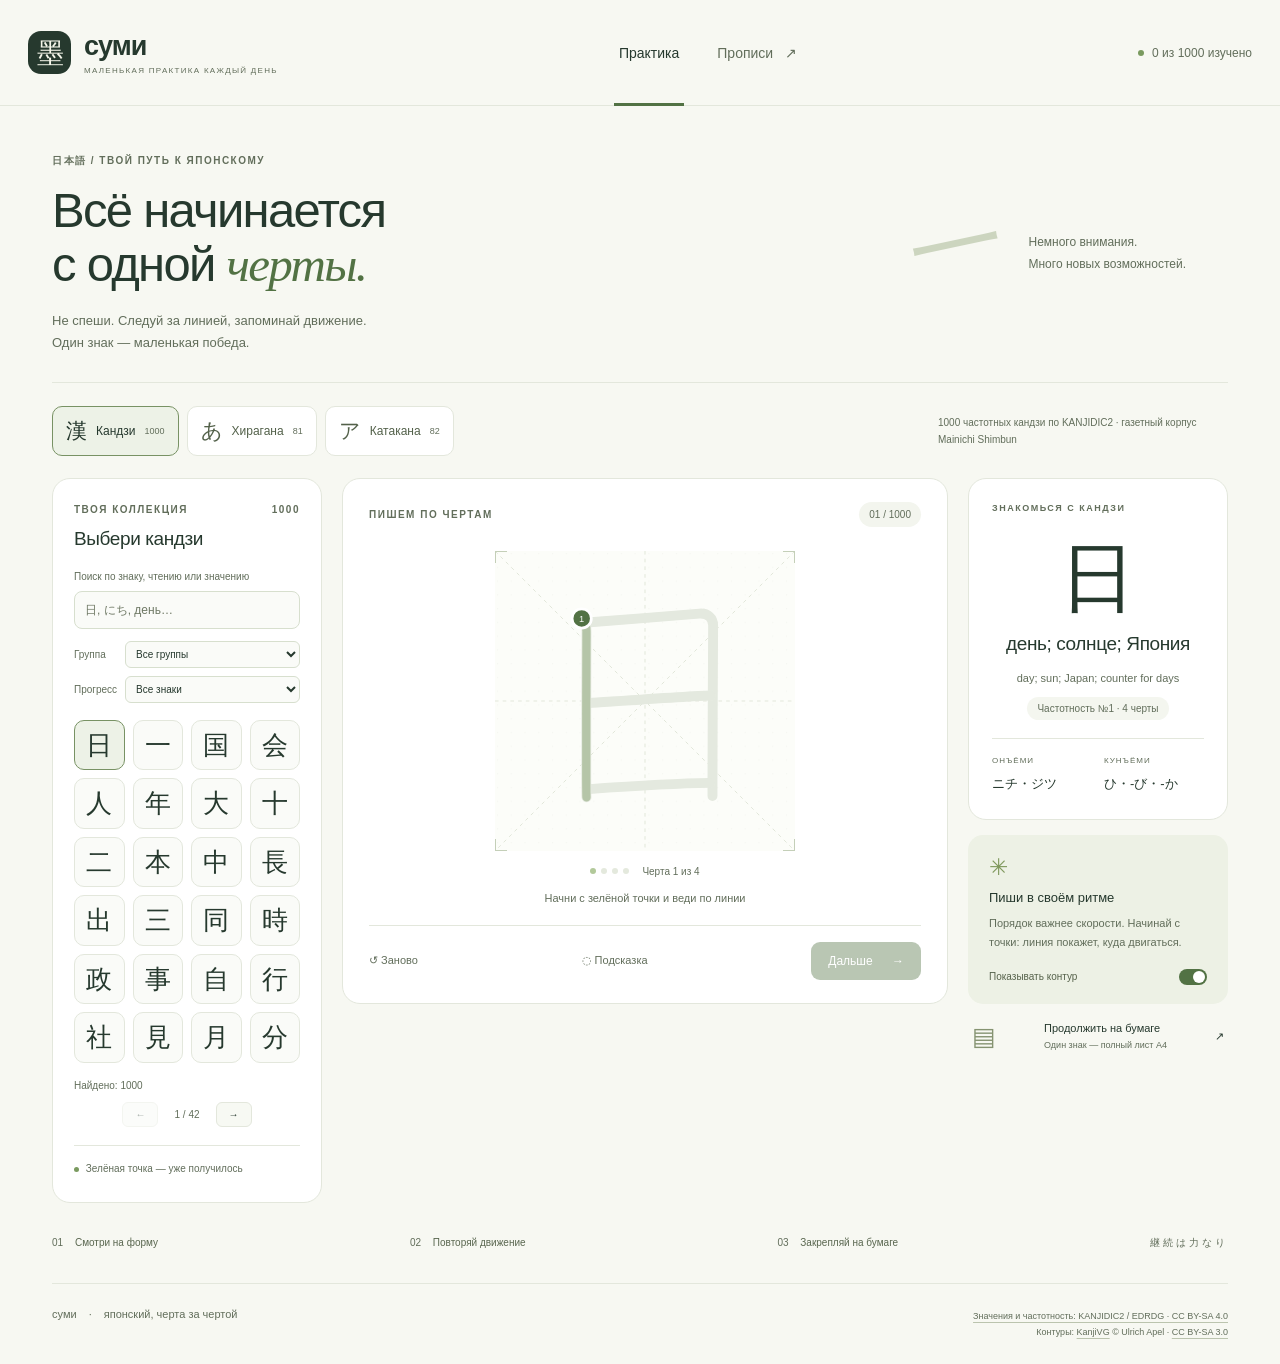
==== index.html @ 4ad26474 "Publish Sumi Japanese handwriting and kana practice" ====
<!doctype html>
<html lang="ru"><head><meta charset="utf-8"><meta name="viewport" content="width=device-width,initial-scale=1"><meta name="theme-color" content="#f7f8f2"><title>Суми · кандзи, хирагана и катакана</title><meta name="description" content="Пиши японские кандзи по чертам и скачивай прописи для печати."><link rel="stylesheet" href="style.css"><script src="data/kanji.js" defer></script><script src="data/kana.js" defer></script><script src="worksheets.js" defer></script><script src="audio.js" defer></script><script src="app.js" defer></script></head>
<body><header class="header"><a href="#" id="brandHome" class="brand" aria-label="Суми — главная"><span class="brand-mark">墨</span><span>суми<span class="brand-sub">МАЛЕНЬКАЯ ПРАКТИКА КАЖДЫЙ ДЕНЬ</span></span></a><nav aria-label="Режим"><button class="nav-button active" id="practiceTab" aria-pressed="true">Практика</button><button class="nav-button" id="sheetsTab" aria-pressed="false">Прописи <span class="tiny">↗</span></button></nav><div class="daily"><span class="daily-dot"></span><span id="dailyProgress">0 из 20 изучено</span></div></header>
<main><section class="intro"><div><div class="eyebrow">日本語 / ТВОЙ ПУТЬ К ЯПОНСКОМУ</div><h1>Всё начинается<br>с одной <em>черты.</em></h1><p>Не спеши. Следуй за линией, запоминай движение.<br>Один знак — маленькая победа.</p></div><div class="intro-note"><span class="note-symbol">一</span><span>Немного внимания.<br>Много новых возможностей.</span></div></section>
<section class="script-bar" aria-label="Разделы японского письма"><div class="script-tabs" role="group" aria-label="Азбука"><button class="script-button active" data-script="kanji" aria-pressed="true"><span lang="ja">漢</span> Кандзи <small>1000</small></button><button class="script-button" data-script="hiragana" aria-pressed="false"><span lang="ja">あ</span> Хирагана <small>81</small></button><button class="script-button" data-script="katakana" aria-pressed="false"><span lang="ja">ア</span> Катакана <small>82</small></button></div><p id="scriptDescription">1000 частотных кандзи по KANJIDIC2 · газетный корпус Mainichi Shimbun</p></section><section id="practicePanel" class="workspace"><aside class="library card"><div class="section-label">ТВОЯ КОЛЛЕКЦИЯ <span id="collectionCount">1000</span></div><h2 id="libraryTitle">Выбери кандзи</h2><label class="search-label" for="librarySearch">Поиск по знаку, чтению или значению</label><input id="librarySearch" class="search" type="search" placeholder="日, にち, день…" autocomplete="off"><div class="collection-controls"><label for="groupFilter">Группа</label><select id="groupFilter"></select><label for="progressFilter">Прогресс</label><select id="progressFilter"><option value="all">Все знаки</option><option value="new">Ещё не изучены</option><option value="done">Изученные</option></select></div><div id="kanjiGrid" class="kanji-grid"></div><p id="libraryResult" class="result-count" role="status"></p><div class="pagination"><button id="libraryPrev" aria-label="Предыдущая страница знаков">←</button><span id="libraryPage"></span><button id="libraryNext" aria-label="Следующая страница знаков">→</button></div><div class="library-foot"><span class="legend-dot"></span> Зелёная точка — уже получилось</div></aside>
<section class="practice card"><div class="practice-top"><span class="section-label">ПИШЕМ ПО ЧЕРТАМ</span><span id="position" class="pill">01 / 20</span></div><div class="canvas-wrap"><svg id="board" viewBox="0 0 109 109" role="img" aria-label="Поле для письма. Рисуй мышью или пальцем по подсказке."><defs><pattern id="paper" width="5" height="5" patternUnits="userSpaceOnUse"><circle cx="1" cy="1" r=".13" fill="#d8ddd2"/></pattern></defs><rect width="109" height="109" fill="url(#paper)"/><path class="guides" d="M54.5 0V109M0 54.5H109M0 0L109 109M109 0L0 109"/><g id="ghost"></g><g id="accepted"></g><g id="hint"></g><path id="ink" d=""/><g id="startMarker"></g></svg><span class="board-corner tl"></span><span class="board-corner tr"></span><span class="board-corner bl"></span><span class="board-corner br"></span></div><div class="stroke-status"><div id="strokeDots" class="stroke-dots"></div><span id="strokeCount">Черта 1 из 1</span></div><div id="feedback" class="feedback" role="status" aria-live="polite">Начни с зелёной точки и веди по линии</div><div class="practice-actions"><button id="restart" class="text-button">↺ Заново</button><button id="showHint" class="text-button">◌ Подсказка</button><button id="next" class="primary" disabled>Дальше <span>→</span></button></div></section>
<aside class="details"><div class="character-card card"><div id="detailLabel" class="section-label">ЗНАКОМЬСЯ С КАНДЗИ</div><div id="bigChar" class="big-char" lang="ja">一</div><h2 id="meaning">один</h2><p id="meaningEn" class="meaning-en" lang="en"></p><span id="groupTag" class="tag">Числа · 1 черта</span><dl><div><dt id="onLabel">ОНЪЁМИ</dt><dd id="onReading" lang="ja"></dd></div><div><dt id="kunLabel">КУНЪЁМИ</dt><dd id="kunReading" lang="ja"></dd></div></dl><div id="audioCard" class="audio-card" hidden><button id="listen" class="listen-button">▶ Прослушать</button><label for="voiceChoice">Японский голос</label><select id="voiceChoice" aria-label="Японский голос"><option value="">Автоматически</option></select><label for="speechRate">Темп</label><select id="speechRate"><option value="0.7">Медленно</option><option value="0.9" selected>Обычно</option></select><p id="audioNote"></p><p id="voiceStatus" role="status"></p></div></div><div class="tip-card"><span class="tip-icon">✳</span><h3>Пиши в своём ритме</h3><p>Порядок важнее скорости. Начинай с точки: линия покажет, куда двигаться.</p><label class="toggle-row"><span>Показывать контур</span><input id="outline" type="checkbox" checked><span class="switch"></span></label></div><button id="currentSheet" class="sheet-link"><span class="sheet-icon">▤</span><span>Продолжить на бумаге<small>Один знак — полный лист A4</small></span><span>↗</span></button></aside></section><section id="listeningPanel" class="listening-panel card" hidden><div><div class="section-label">ТРЕНИРУЕМ СЛУХ</div><h2>Какой знак звучит?</h2><p>Прослушай слог и выбери знак. Здесь тренируются 46 основных знаков выбранной азбуки.</p></div><div class="listening-game"><button id="quizPlay" class="primary">▶ Слушать слог</button><div id="quizChoices" class="quiz-choices"></div><p id="quizFeedback" role="status" aria-live="polite"></p><button id="quizNext" class="text-button">Другой слог →</button></div></section>
<section id="sheetsPanel" class="sheets-panel card" hidden><div class="sheets-heading"><div><div class="section-label">ОТ ЭКРАНА К БУМАГЕ</div><h2>Твои страницы прописей</h2><p>Выбери знаки: каждый получит отдельную полную страницу A4 с 72 клетками. Один знак — один лист, три знака — три листа.</p></div><span class="paper-badge">A4<br><small>210 × 297 мм</small></span></div><div class="sheet-toolbar"><label for="sheetSearch" class="search-label">Найти знак для прописей</label><input id="sheetSearch" class="search" type="search" placeholder="Знак, чтение или значение…"><button id="sheetSelectVisible" class="text-button">Выбрать эту страницу</button><button id="sheetClear" class="text-button">Убрать выбор</button></div><div id="selectedSheetChips" class="selected-chips" aria-label="Выбранные знаки"></div><div id="sheetChoices" class="sheet-choices"></div><div class="pagination sheet-pagination"><button id="sheetPrev" aria-label="Предыдущая страница выбора">←</button><span id="sheetPage"></span><button id="sheetNext" aria-label="Следующая страница выбора">→</button></div><div class="sheet-bottom"><span id="sheetCount">Выбран 1 знак · 1 страница A4</span><button id="downloadSheet" class="primary">↓ Скачать прописи</button></div><p class="download-note">Скачается самостоятельный HTML-файл. Открой его и нажми «Печать / PDF»: можно распечатать страницы или выбрать «Сохранить как PDF».</p></section>
<section class="bottom-note"><span>01 <b>Смотри на форму</b></span><span>02 <b>Повторяй движение</b></span><span>03 <b>Закрепляй на бумаге</b></span><span class="bottom-jp" lang="ja">継続は力なり</span></section></main><footer><span class="footer-brand">суми <span>·</span> японский, черта за чертой</span><span><a href="https://www.edrdg.org/wiki/KANJIDIC_Project.html" target="_blank">Значения и частотность: KANJIDIC2 / EDRDG · CC BY-SA 4.0</a><br>Контуры: <a href="https://github.com/KanjiVG/kanjivg" target="_blank" rel="noopener">KanjiVG</a> © Ulrich Apel · <a href="https://creativecommons.org/licenses/by-sa/3.0/" target="_blank" rel="noopener">CC BY-SA 3.0</a></span></footer><noscript>Для тренажёра включи JavaScript в браузере.</noscript></body></html>
---- style.css ----
:root{--bg:#f7f8f2;--paper:#fff;--ink:#26392e;--muted:#626e5b;--green:#527244;--light:#edf2e7;--line:#e3e7dc;--accent:#dcf0b4}*{box-sizing:border-box}body{margin:0;background:var(--bg);color:var(--ink);font-family:Arial,Helvetica,sans-serif;font-size:14px}button,a,input{-webkit-tap-highlight-color:transparent}button{font:inherit;cursor:pointer}button:disabled{cursor:default;opacity:.4}button:focus-visible,a:focus-visible,input:focus-visible{outline:3px solid #9cb874;outline-offset:4px}a{color:inherit}button{transition:background .15s,transform .15s}button:not(:disabled):active{transform:translateY(1px)}[hidden]{display:none!important}.header{max-width:1344px;margin:auto;height:106px;display:flex;align-items:center;justify-content:space-between;border-bottom:1px solid var(--line);gap:20px;padding:0 28px}.brand{text-decoration:none;display:flex;align-items:center;gap:13px;font-size:27px;font-weight:700;letter-spacing:-1px}.brand-mark{display:grid;place-items:center;background:var(--ink);color:#f5f6ea;border-radius:13px;width:43px;height:43px;font-family:serif;font-size:27px;font-weight:400}.brand-sub{display:block;font-size:8px;letter-spacing:1.3px;font-weight:400;margin-top:4px;color:var(--muted)}nav{display:flex;gap:28px;height:100%;align-items:center}.nav-button{position:relative;background:none;border:0;color:var(--muted);height:100%;padding:0 5px}.nav-button.active{color:var(--ink)}.nav-button.active:after{content:'';position:absolute;bottom:-1px;left:0;right:0;height:3px;background:var(--green)}.tiny{margin-left:8px}.daily{display:flex;gap:8px;align-items:center;font-size:12px;color:var(--muted)}.daily-dot,.legend-dot{display:inline-block;width:6px;height:6px;border-radius:50%;background:#7a9a5f}main{max-width:1232px;margin:auto;padding:0 28px}.intro{display:flex;align-items:center;justify-content:space-between;padding:48px 0 35px}.eyebrow,.section-label{font-size:10px;font-weight:600;letter-spacing:1.5px;color:var(--muted)}.eyebrow{margin-bottom:16px}h1{font-size:49px;font-weight:400;line-height:1.1;letter-spacing:-1.7px;margin:0}h1 em{font-family:Georgia,serif;color:var(--green);font-weight:400}p{line-height:1.7;color:var(--muted)}.intro p{font-size:13px;margin:18px 0 0}.intro-note{display:flex;align-items:center;gap:23px;margin-right:42px;color:var(--muted);font-size:12px;line-height:1.8}.note-symbol{font-family:serif;font-size:95px;line-height:1;color:#ccd5bf;transform:rotate(-12deg);padding-bottom:10px}.workspace{display:grid;grid-template-columns:270px minmax(320px,1fr) 260px;gap:20px;align-items:start}.card{border:1px solid var(--line);border-radius:18px;background:var(--paper)}.library{padding:25px 21px;min-height:510px}.section-label{display:flex;justify-content:space-between}h2{font-size:19px;letter-spacing:-.4px;font-weight:500;margin:13px 0 19px}.filters{display:flex;gap:6px;flex-wrap:wrap;margin-bottom:22px}.filter{border:0;background:#f5f6f1;color:#65715f;border-radius:6px;font-size:10px;padding:8px 9px}.filter.active{background:var(--ink);color:white}.kanji-grid{display:grid;grid-template-columns:repeat(4,1fr);gap:8px}.kanji-button{border:1px solid var(--line);border-radius:10px;aspect-ratio:1;background:#fafbf8;font-family:serif;font-size:26px;color:var(--ink);position:relative}.kanji-button:hover{background:var(--light)}.kanji-button.selected{background:var(--light);border:1.5px solid #789264}.kanji-button.done:after{content:'';position:absolute;bottom:5px;right:5px;width:5px;height:5px;border-radius:50%;background:var(--green)}.library-foot{font-size:10px;color:var(--muted);border-top:1px solid var(--line);padding-top:20px;margin-top:23px;line-height:1.7}.legend-dot{width:5px;height:5px;margin-right:4px}.practice{padding:23px 26px;min-height:510px}.practice-top{display:flex;justify-content:space-between;align-items:center}.pill{font-size:10px;background:#f3f5ee;padding:7px 10px;border-radius:20px;color:var(--muted)}.canvas-wrap{width:min(100%,300px);aspect-ratio:1;position:relative;margin:24px auto 15px;background:#fcfdf9}#board{display:block;width:100%;height:100%;touch-action:none;user-select:none;cursor:crosshair}.guides{stroke:#dce2d4;stroke-width:.3;stroke-dasharray:1.3 1.5}#ghost path{stroke:#e4e9df;stroke-width:3.6;fill:none;stroke-linecap:round;stroke-linejoin:round}#accepted path{stroke:var(--ink);stroke-width:3.4;fill:none;stroke-linecap:round;stroke-linejoin:round}#hint path{stroke:#9db38a;stroke-width:3;fill:none;stroke-linecap:round;stroke-linejoin:round;opacity:.65}#ink{stroke:#527244;stroke-width:3;fill:none;stroke-linecap:round;stroke-linejoin:round}.start-dot{fill:#527244;stroke:white;stroke-width:1}.start-number{font:3.4px Arial;fill:white;pointer-events:none}.board-corner{position:absolute;width:12px;height:12px;border-color:#c4cfb8;border-style:solid;pointer-events:none}.tl{top:0;left:0;border-width:1px 0 0 1px}.tr{top:0;right:0;border-width:1px 1px 0 0}.bl{bottom:0;left:0;border-width:0 0 1px 1px}.br{bottom:0;right:0;border-width:0 1px 1px 0}.stroke-status{display:flex;gap:13px;align-items:center;justify-content:center;font-size:10px;color:var(--muted)}.stroke-dots{display:flex;gap:5px}.stroke-dot{width:6px;height:6px;border-radius:50%;background:#e4e9dd}.stroke-dot.complete{background:#668653}.stroke-dot.current{background:#b2c99a}.feedback{font-size:11px;text-align:center;min-height:37px;padding-top:13px;color:var(--muted);line-height:1.5}.feedback.error{color:#ab5a43}.feedback.success{color:#527244}.practice-actions{display:flex;align-items:center;justify-content:space-between;gap:10px;border-top:1px solid var(--line);margin-top:11px;padding-top:16px}.text-button{background:none;border:0;color:#626e5b;font-size:11px;padding:9px 0}.primary{background:var(--green);color:white;border:0;border-radius:9px;padding:12px 17px;font-size:12px}.primary:hover:not(:disabled){background:#3d5b31}.primary span{margin-left:16px}.character-card{padding:24px 23px;text-align:center}.character-card .section-label{font-size:9px}.big-char{font-family:serif;font-size:76px;line-height:1.2;margin:20px 0 5px}.character-card h2{font-size:19px;margin:7px 0 12px}.tag{font-size:10px;color:var(--muted);background:#f4f6ef;padding:6px 10px;border-radius:20px}dl{display:flex;justify-content:space-around;text-align:left;border-top:1px solid var(--line);padding-top:17px;margin:23px 0 0;gap:12px}dt{font-size:8px;letter-spacing:1px;color:var(--muted);margin-bottom:8px}dd{margin:0;font-size:13px}.tip-card{background:#edf1e5;border-radius:15px;padding:19px 21px;margin-top:15px}.tip-icon{color:#7f985c;font-size:23px}.tip-card h3{font-weight:500;font-size:13px;margin:9px 0}.tip-card p{font-size:11px;line-height:1.7;margin:0}.toggle-row{display:flex;gap:10px;align-items:center;justify-content:space-between;margin-top:17px;font-size:10px;color:#56624b;cursor:pointer;position:relative}.toggle-row input{position:absolute;right:0;opacity:0;width:30px;height:22px}.switch{background:#c9d0c1;width:28px;height:16px;border-radius:20px;padding:2px;pointer-events:none}.switch:before{content:'';display:block;background:white;border-radius:50%;width:12px;height:12px;transition:transform .15s}.toggle-row input:checked+.switch{background:var(--green)}.toggle-row input:checked+.switch:before{transform:translateX(12px)}.toggle-row input:focus-visible+.switch{outline:3px solid #9cb874;outline-offset:3px}.sheet-link{width:100%;display:flex;align-items:center;justify-content:space-between;gap:10px;text-align:left;background:none;border:0;padding:18px 4px;color:var(--ink);font-size:11px}.sheet-link small{display:block;color:var(--muted);font-size:9px;margin-top:6px}.sheet-icon{font-size:25px;color:#859371}.bottom-note{display:flex;align-items:center;justify-content:space-between;gap:16px;padding:33px 0;color:#626e5b;font-size:10px}.bottom-note b{font-weight:400;color:#59664f;margin-left:9px}.bottom-jp{letter-spacing:3px}footer{max-width:1176px;margin:0 auto;border-top:1px solid var(--line);padding:24px 0;display:flex;justify-content:space-between;color:#626e5b;font-size:9px}.footer-brand{font-size:11px}.footer-brand span{margin:0 9px}footer a{text-decoration-color:#bbc4ae;text-underline-offset:3px}.sheets-panel{padding:32px}.sheets-heading{display:flex;align-items:center;justify-content:space-between;gap:20px}.sheets-heading h2{font-size:26px;margin:12px 0}.sheets-heading p{font-size:13px;max-width:620px}.paper-badge{border:1px solid #cdd8c1;padding:24px 17px;color:var(--green);font-family:Georgia,serif;font-size:34px;white-space:nowrap}.paper-badge small{font:10px Arial}.sheet-choices{display:grid;grid-template-columns:repeat(10,1fr);gap:10px;margin:25px 0}.sheet-choice{padding:12px 4px;border:1px solid var(--line);border-radius:10px;background:#fafbf8;color:var(--ink)}.sheet-choice[aria-pressed=true]{background:var(--light);border-color:#789264}.sheet-choice span{display:block;font-family:serif;font-size:30px;margin-bottom:8px}.sheet-choice small{font-size:9px;display:block}.sheet-bottom{display:flex;justify-content:space-between;align-items:center;color:var(--muted);font-size:12px}.download-note{font-size:11px;margin:20px 0 0} @media(min-width:1400px){.intro{padding-top:55px;padding-bottom:40px}}@media(max-width:1050px){.workspace{grid-template-columns:220px minmax(270px,1fr) 220px;gap:14px}.library{padding:22px 15px}.practice{padding:22px 18px}.intro-note{margin-right:0}.sheet-choices{grid-template-columns:repeat(5,1fr)}main{padding:0 20px}footer{margin:0 20px}.details .character-card{padding:22px 16px}.practice-actions{gap:7px}.primary{padding:12px}}@media(max-width:820px){.workspace{grid-template-columns:200px 1fr}.details{display:grid;grid-column:1/-1;grid-template-columns:1fr 1fr;gap:15px}.character-card{grid-row:span 2}.tip-card{margin-top:0}.sheet-link{padding:8px}.intro-note{display:none}.library,.practice{min-height:490px}.daily{display:none}.bottom-jp{display:none}.intro{padding-top:35px}h1{font-size:43px}}@media(max-width:550px){.header{height:83px;padding:0 20px}.brand-sub{font-size:6px;letter-spacing:.7px}.brand{font-size:23px;gap:9px}.brand-mark{width:34px;height:36px;font-size:23px}nav{gap:12px}.nav-button{font-size:11px}.intro{padding:28px 0}h1{font-size:37px}.eyebrow{font-size:8px}.intro p{font-size:12px;line-height:1.7}.workspace{display:flex;flex-direction:column;gap:14px}.library{width:100%;min-height:0;padding:19px}.library h2{font-size:17px;margin:11px 0}.filters{margin-bottom:15px}.kanji-grid{grid-template-columns:repeat(5,minmax(34px,1fr));gap:7px;padding-bottom:5px}.kanji-button{font-size:23px;min-width:34px}.library-foot{display:none}.practice{width:100%;min-height:0;padding:21px}.canvas-wrap{width:280px;max-width:100%;margin-top:20px}.details{width:100%;grid-template-columns:1fr 1fr;gap:10px}.character-card .section-label{font-size:7px}.character-card h2{font-size:17px}.big-char{font-size:60px;margin:14px 0}dl{flex-direction:column;gap:13px;margin-top:20px}.tip-card{padding:16px}.tip-card h3{font-size:12px}.tip-card p{font-size:10px}.toggle-row{font-size:9px}.sheet-link{font-size:10px}.sheet-link small{font-size:8px}.sheet-icon{font-size:22px}.bottom-note{font-size:8px;gap:7px;padding:25px 0}.bottom-note b{margin-left:3px}footer{flex-direction:column;gap:13px;line-height:1.8;padding:18px 0}.sheets-panel{padding:22px}.sheets-heading h2{font-size:23px}.paper-badge{display:none}.sheet-choices{grid-template-columns:repeat(4,1fr);gap:7px}.sheets-heading p{font-size:12px}}@media(prefers-reduced-motion:reduce){*{animation:none!important;transition:none!important}}
/* Script sections and larger collections. */
.script-bar{display:flex;align-items:center;justify-content:space-between;gap:22px;margin-bottom:22px;border-top:1px solid var(--line);padding-top:23px}.script-tabs{display:flex;gap:8px;flex-wrap:wrap}.script-button{display:flex;align-items:center;gap:9px;border:1px solid var(--line);border-radius:10px;background:#fff;padding:10px 13px;color:#53614a;font-size:12px}.script-button span{font-family:serif;font-size:21px}.script-button small{font-size:9px;color:#626e5b}.script-button.active{background:var(--light);border-color:#789264;color:var(--ink)}.script-bar p{font-size:10px;margin:0;max-width:290px;line-height:1.7}.search-label{display:block;font-size:10px;line-height:1.5;margin-bottom:7px;color:#626e5b}.search{font:inherit;font-size:12px;width:100%;padding:11px 10px;border:1px solid #d7dfce;border-radius:8px;background:#fafbf8;color:var(--ink);min-width:0}.search::placeholder{color:#6e7864}.collection-controls{display:grid;grid-template-columns:auto minmax(0,1fr);gap:8px;align-items:center;font-size:10px;margin:12px 0 17px;color:#626e5b}select{font:inherit;color:var(--ink);border:1px solid #d7dfce;border-radius:6px;background:#fafbf8;padding:6px;min-width:0}.collection-controls select{font-size:10px}.result-count{font-size:10px;margin:14px 0 8px;min-height:15px}.pagination{display:flex;align-items:center;justify-content:center;gap:16px;font-size:10px;color:#626e5b}.pagination button{border:1px solid var(--line);background:#f7f9f3;border-radius:6px;padding:6px 12px;color:var(--ink)}.library-foot{margin-top:18px;padding-top:14px}.meaning-en{font-size:11px;line-height:1.5;margin:0 0 13px;overflow-wrap:anywhere}.character-card h2{line-height:1.4;overflow-wrap:anywhere}dd{overflow-wrap:anywhere;line-height:1.7}dl>div{min-width:0;flex:1}.audio-card{border-top:1px solid var(--line);margin-top:18px;padding-top:16px;text-align:left;display:flex;align-items:center;flex-wrap:wrap;gap:8px}.listen-button{border:1px solid #b5c6a3;border-radius:7px;background:var(--light);padding:9px 12px;font-size:11px;color:var(--ink);width:100%}.audio-card label,.audio-card select{font-size:10px}.audio-card p{font-size:10px;line-height:1.6;margin:2px 0;width:100%}.audio-card #audioNote{color:#4e6042}.listening-panel{margin-top:20px;padding:27px 30px;display:grid;grid-template-columns:1fr 1fr;gap:30px;align-items:start}.listening-panel h2{font-size:23px;margin:14px 0}.listening-panel p{font-size:12px;line-height:1.7;margin:0}.listening-game{text-align:center}.quiz-choices{display:flex;justify-content:center;gap:10px;margin:17px 0 11px}.quiz-choices button{font-family:serif;font-size:30px;color:var(--ink);width:57px;height:57px;border:1px solid #cbd5c0;background:#fafbf8;border-radius:9px}.quiz-choices .correct{background:#dfedcc;border-color:#67864e}.quiz-choices .incorrect{background:#f9e5df;border-color:#bc7e65}.quiz-choices button:disabled{opacity:.65}.listening-game #quizFeedback{font-size:11px;min-height:36px;color:#59664f}.sheet-toolbar{display:flex;align-items:center;gap:13px;flex-wrap:wrap;margin-top:20px}.sheet-toolbar .search-label{width:100%;margin:0}.sheet-toolbar .search{max-width:430px}.selected-chips{display:flex;gap:7px;flex-wrap:wrap;margin-top:18px;max-height:160px;overflow:auto}.selected-chips button{background:#e9f0df;color:#405733;padding:7px 9px;border:1px solid #c1d0b2;border-radius:7px;font-size:14px}.sheet-choices{grid-template-columns:repeat(8,minmax(0,1fr));margin:18px 0}.sheet-choice small{overflow-wrap:anywhere;line-height:1.4}.sheet-choice span{margin-bottom:6px}.sheet-bottom{margin-top:24px}.sheet-pagination{margin-top:17px}.kanji-button{min-width:0}#voiceStatus{color:#626e5b}.paper-badge{flex-shrink:0}footer>span:last-child{line-height:1.8;text-align:right}.intro{padding-bottom:28px} .sheet-choices:empty:after{content:'Ничего не найдено';grid-column:1/-1;color:#626e5b;font-size:12px;padding:20px 0}
@media(max-width:1050px){.script-bar{align-items:flex-start}.script-button{padding:9px 10px;font-size:11px;gap:7px}.script-bar p{max-width:230px}.sheet-choices{grid-template-columns:repeat(6,minmax(0,1fr))}.library{padding:22px 15px}.kanji-grid{gap:7px}}
@media(max-width:820px){.script-bar{flex-direction:column;gap:12px}.script-bar p{max-width:none}.listening-panel{grid-template-columns:1fr;gap:20px}.sheet-choices{grid-template-columns:repeat(5,minmax(0,1fr))}footer>span:last-child{text-align:left}}
@media(max-width:550px){.script-bar{padding-top:17px;margin-bottom:17px}.script-tabs{gap:6px;width:100%}.script-button{flex:1;justify-content:center;gap:5px;padding:9px 6px;font-size:10px}.script-button span{font-size:18px}.script-button small{font-size:8px}.script-bar p{font-size:9px}.search-label{font-size:10px}.collection-controls{grid-template-columns:auto minmax(0,1fr) auto minmax(0,1fr);gap:6px}.collection-controls select{padding:6px 3px}.kanji-grid{grid-template-columns:repeat(6,minmax(0,1fr));gap:7px}.kanji-button{min-width:0;font-size:25px}.library{padding:19px}.library-foot{display:block;font-size:9px}.listening-panel{padding:22px}.listening-panel h2{font-size:21px}.listening-panel p{font-size:11px}.quiz-choices button{width:53px;height:53px}.sheet-choices{grid-template-columns:repeat(4,minmax(0,1fr))}.sheet-toolbar .search{max-width:none}.sheet-toolbar{gap:7px 14px}.sheet-choice{padding:10px 4px}.sheet-choice small{font-size:9px}.sheet-bottom{gap:10px}.sheet-bottom .primary{white-space:nowrap}.sheet-bottom>span{font-size:10px}.character-card h2{font-size:15px}.meaning-en{font-size:10px}.audio-card p{font-size:9px}.audio-card select{max-width:100%}dl{display:block}dl>div+div{margin-top:13px}.details .character-card{padding:21px 15px}.bottom-note{flex-wrap:wrap;justify-content:flex-start;gap:12px 20px}footer{font-size:9px}.library h2{margin-bottom:14px}}

#voiceChoice{width:100%;font-size:11px;padding:9px 6px}.audio-card #voiceStatus{min-height:3em}
/* Comfortable touch targets and no input zoom on iPhone. */
@media(max-width:550px){.kanji-grid{grid-template-columns:repeat(5,minmax(0,1fr))}.collection-controls{grid-template-columns:auto minmax(0,1fr);gap:8px}.search,select,.collection-controls select,.audio-card select,#voiceChoice{font-size:16px;min-height:44px}.primary,.script-button,.listen-button,.pagination button,.text-button{min-height:44px}button{touch-action:manipulation}.audio-card label{font-size:11px}.sheet-toolbar .text-button{font-size:12px}}
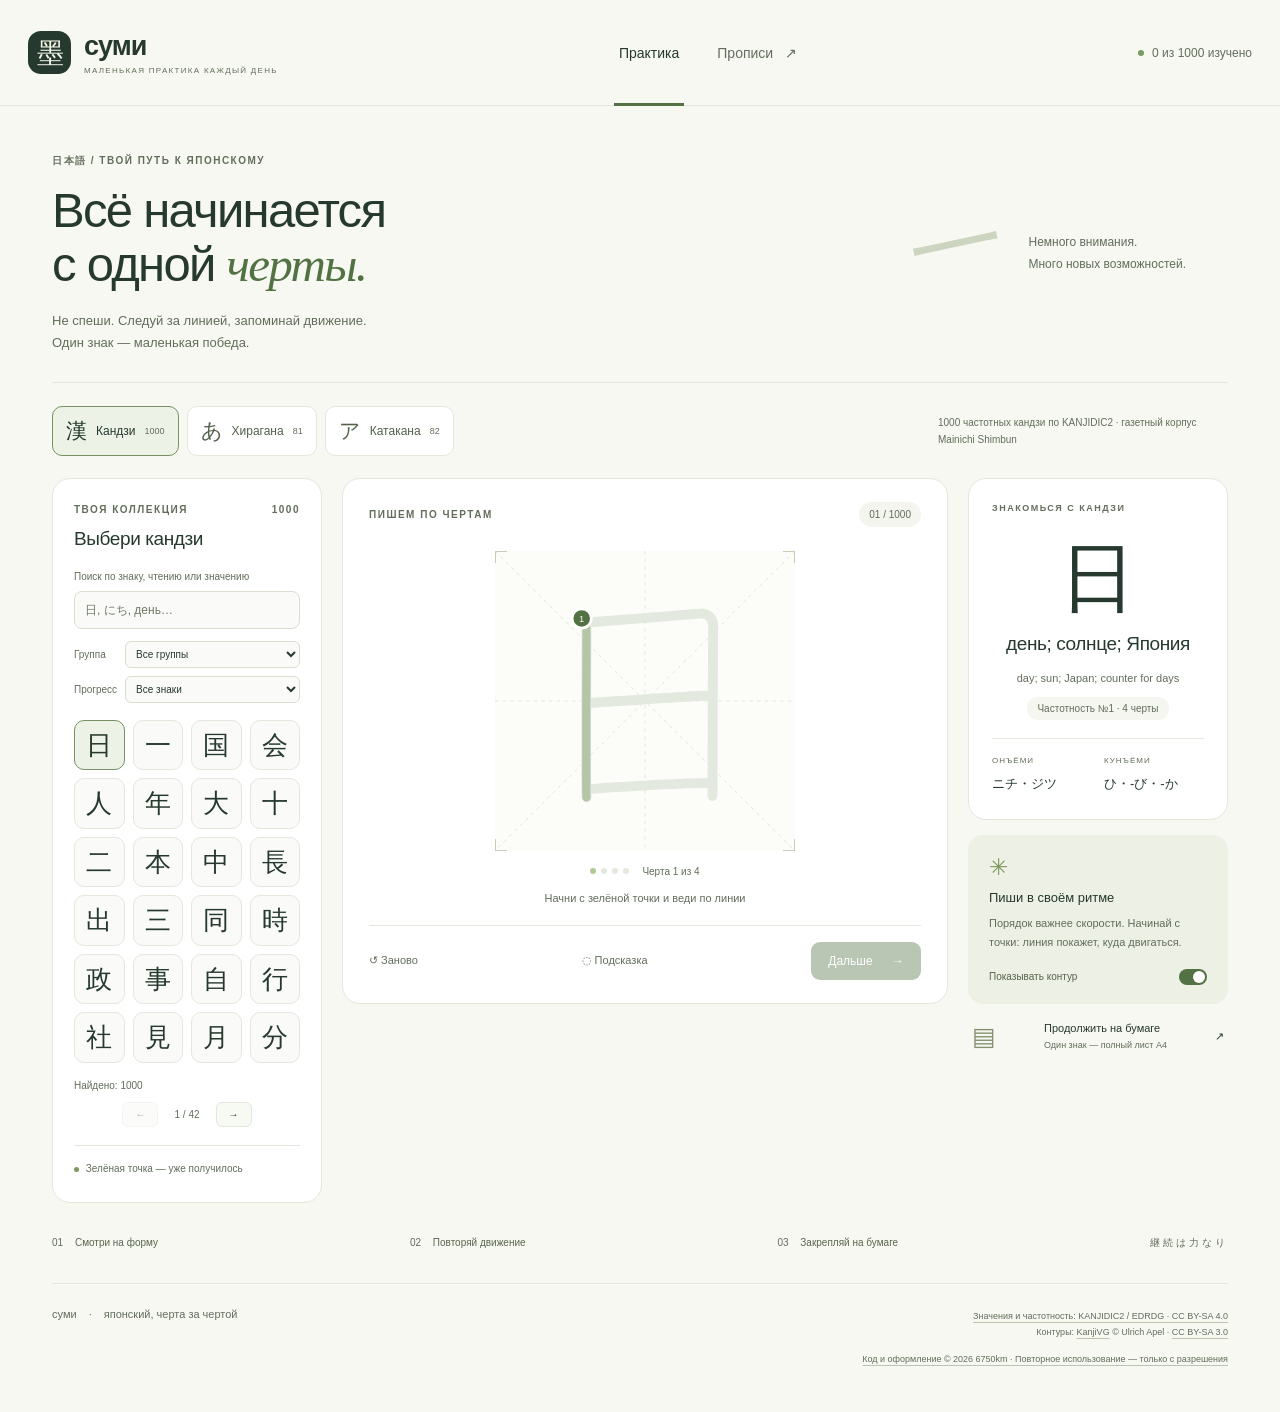
==== commit 0a8ac832: "Reserve application rights and clarify third-party licenses" ====
--- a/index.html
+++ b/index.html
@@ -6,4 +6,4 @@
 <section class="practice card"><div class="practice-top"><span class="section-label">ПИШЕМ ПО ЧЕРТАМ</span><span id="position" class="pill">01 / 20</span></div><div class="canvas-wrap"><svg id="board" viewBox="0 0 109 109" role="img" aria-label="Поле для письма. Рисуй мышью или пальцем по подсказке."><defs><pattern id="paper" width="5" height="5" patternUnits="userSpaceOnUse"><circle cx="1" cy="1" r=".13" fill="#d8ddd2"/></pattern></defs><rect width="109" height="109" fill="url(#paper)"/><path class="guides" d="M54.5 0V109M0 54.5H109M0 0L109 109M109 0L0 109"/><g id="ghost"></g><g id="accepted"></g><g id="hint"></g><path id="ink" d=""/><g id="startMarker"></g></svg><span class="board-corner tl"></span><span class="board-corner tr"></span><span class="board-corner bl"></span><span class="board-corner br"></span></div><div class="stroke-status"><div id="strokeDots" class="stroke-dots"></div><span id="strokeCount">Черта 1 из 1</span></div><div id="feedback" class="feedback" role="status" aria-live="polite">Начни с зелёной точки и веди по линии</div><div class="practice-actions"><button id="restart" class="text-button">↺ Заново</button><button id="showHint" class="text-button">◌ Подсказка</button><button id="next" class="primary" disabled>Дальше <span>→</span></button></div></section>
 <aside class="details"><div class="character-card card"><div id="detailLabel" class="section-label">ЗНАКОМЬСЯ С КАНДЗИ</div><div id="bigChar" class="big-char" lang="ja">一</div><h2 id="meaning">один</h2><p id="meaningEn" class="meaning-en" lang="en"></p><span id="groupTag" class="tag">Числа · 1 черта</span><dl><div><dt id="onLabel">ОНЪЁМИ</dt><dd id="onReading" lang="ja"></dd></div><div><dt id="kunLabel">КУНЪЁМИ</dt><dd id="kunReading" lang="ja"></dd></div></dl><div id="audioCard" class="audio-card" hidden><button id="listen" class="listen-button">▶ Прослушать</button><label for="voiceChoice">Японский голос</label><select id="voiceChoice" aria-label="Японский голос"><option value="">Автоматически</option></select><label for="speechRate">Темп</label><select id="speechRate"><option value="0.7">Медленно</option><option value="0.9" selected>Обычно</option></select><p id="audioNote"></p><p id="voiceStatus" role="status"></p></div></div><div class="tip-card"><span class="tip-icon">✳</span><h3>Пиши в своём ритме</h3><p>Порядок важнее скорости. Начинай с точки: линия покажет, куда двигаться.</p><label class="toggle-row"><span>Показывать контур</span><input id="outline" type="checkbox" checked><span class="switch"></span></label></div><button id="currentSheet" class="sheet-link"><span class="sheet-icon">▤</span><span>Продолжить на бумаге<small>Один знак — полный лист A4</small></span><span>↗</span></button></aside></section><section id="listeningPanel" class="listening-panel card" hidden><div><div class="section-label">ТРЕНИРУЕМ СЛУХ</div><h2>Какой знак звучит?</h2><p>Прослушай слог и выбери знак. Здесь тренируются 46 основных знаков выбранной азбуки.</p></div><div class="listening-game"><button id="quizPlay" class="primary">▶ Слушать слог</button><div id="quizChoices" class="quiz-choices"></div><p id="quizFeedback" role="status" aria-live="polite"></p><button id="quizNext" class="text-button">Другой слог →</button></div></section>
 <section id="sheetsPanel" class="sheets-panel card" hidden><div class="sheets-heading"><div><div class="section-label">ОТ ЭКРАНА К БУМАГЕ</div><h2>Твои страницы прописей</h2><p>Выбери знаки: каждый получит отдельную полную страницу A4 с 72 клетками. Один знак — один лист, три знака — три листа.</p></div><span class="paper-badge">A4<br><small>210 × 297 мм</small></span></div><div class="sheet-toolbar"><label for="sheetSearch" class="search-label">Найти знак для прописей</label><input id="sheetSearch" class="search" type="search" placeholder="Знак, чтение или значение…"><button id="sheetSelectVisible" class="text-button">Выбрать эту страницу</button><button id="sheetClear" class="text-button">Убрать выбор</button></div><div id="selectedSheetChips" class="selected-chips" aria-label="Выбранные знаки"></div><div id="sheetChoices" class="sheet-choices"></div><div class="pagination sheet-pagination"><button id="sheetPrev" aria-label="Предыдущая страница выбора">←</button><span id="sheetPage"></span><button id="sheetNext" aria-label="Следующая страница выбора">→</button></div><div class="sheet-bottom"><span id="sheetCount">Выбран 1 знак · 1 страница A4</span><button id="downloadSheet" class="primary">↓ Скачать прописи</button></div><p class="download-note">Скачается самостоятельный HTML-файл. Открой его и нажми «Печать / PDF»: можно распечатать страницы или выбрать «Сохранить как PDF».</p></section>
-<section class="bottom-note"><span>01 <b>Смотри на форму</b></span><span>02 <b>Повторяй движение</b></span><span>03 <b>Закрепляй на бумаге</b></span><span class="bottom-jp" lang="ja">継続は力なり</span></section></main><footer><span class="footer-brand">суми <span>·</span> японский, черта за чертой</span><span><a href="https://www.edrdg.org/wiki/KANJIDIC_Project.html" target="_blank">Значения и частотность: KANJIDIC2 / EDRDG · CC BY-SA 4.0</a><br>Контуры: <a href="https://github.com/KanjiVG/kanjivg" target="_blank" rel="noopener">KanjiVG</a> © Ulrich Apel · <a href="https://creativecommons.org/licenses/by-sa/3.0/" target="_blank" rel="noopener">CC BY-SA 3.0</a></span></footer><noscript>Для тренажёра включи JavaScript в браузере.</noscript></body></html>
+<section class="bottom-note"><span>01 <b>Смотри на форму</b></span><span>02 <b>Повторяй движение</b></span><span>03 <b>Закрепляй на бумаге</b></span><span class="bottom-jp" lang="ja">継続は力なり</span></section></main><footer><span class="footer-brand">суми <span>·</span> японский, черта за чертой</span><span><a href="https://www.edrdg.org/wiki/KANJIDIC_Project.html" target="_blank">Значения и частотность: KANJIDIC2 / EDRDG · CC BY-SA 4.0</a><br>Контуры: <a href="https://github.com/KanjiVG/kanjivg" target="_blank" rel="noopener">KanjiVG</a> © Ulrich Apel · <a href="https://creativecommons.org/licenses/by-sa/3.0/" target="_blank" rel="noopener">CC BY-SA 3.0</a><br><a href="rights.html" class="rights-link">Код и оформление © 2026 6750km · Повторное использование — только с разрешения</a></span></footer><noscript>Для тренажёра включи JavaScript в браузере.</noscript></body></html>
--- a/style.css
+++ b/style.css
@@ -8,3 +8,40 @@
 #voiceChoice{width:100%;font-size:11px;padding:9px 6px}.audio-card #voiceStatus{min-height:3em}
 /* Comfortable touch targets and no input zoom on iPhone. */
 @media(max-width:550px){.kanji-grid{grid-template-columns:repeat(5,minmax(0,1fr))}.collection-controls{grid-template-columns:auto minmax(0,1fr);gap:8px}.search,select,.collection-controls select,.audio-card select,#voiceChoice{font-size:16px;min-height:44px}.primary,.script-button,.listen-button,.pagination button,.text-button{min-height:44px}button{touch-action:manipulation}.audio-card label{font-size:11px}.sheet-toolbar .text-button{font-size:12px}}
+/* Mobile release gate: full-width sound controls, readable labels and 44px targets. */
+@media(max-width:550px){
+ .details{display:flex;flex-direction:column;gap:14px}
+ .details .character-card{width:100%;padding:22px}
+ .character-card dl{display:flex;flex-direction:row;gap:20px;text-align:center}
+ .character-card dl>div+div{margin-top:0}
+ .audio-card{padding-top:18px;gap:9px 12px}
+ .audio-card label{font-size:12px}
+ .audio-card #speechRate{flex:1}
+ .audio-card #audioNote,.audio-card #voiceStatus{font-size:12px;line-height:1.6}
+ .details .tip-card{width:100%;padding:20px}
+ .details .tip-card p{font-size:12px}
+ .details .tip-card h3{font-size:14px}
+ .details .toggle-row{font-size:12px;min-height:44px;margin-top:9px}
+ .details .sheet-link{min-height:58px;font-size:13px;padding:12px}
+ .details .sheet-link small{font-size:11px}
+ .pagination button,.selected-chips button{min-width:44px;min-height:44px}
+ .character-card .section-label{font-size:10px}
+ .character-card h2{font-size:20px}
+ .character-card dt{font-size:10px}
+ .character-card dd{font-size:16px}
+ .library .section-label,.practice-top .section-label{font-size:10px}
+ .practice-actions .text-button{font-size:12px}
+}
+@media(max-width:360px){.kanji-grid{grid-template-columns:repeat(4,minmax(0,1fr))}.sheet-bottom{flex-direction:column;align-items:stretch}.sheet-bottom .primary{width:100%}}
+@media(pointer:coarse),(max-height:500px) and (max-width:1000px){
+ .kanji-button,.pagination button,.selected-chips button{min-width:44px;min-height:44px}
+ .primary,.script-button,.listen-button,.text-button{min-height:44px}
+ .search,select{min-height:44px;font-size:16px}
+ .library .kanji-grid{grid-template-columns:repeat(3,minmax(0,1fr))}
+ .header{height:auto;min-height:83px;flex-wrap:wrap;padding-top:12px;padding-bottom:12px}
+}
+@media(pointer:coarse) and (max-width:550px){.library .kanji-grid{grid-template-columns:repeat(5,minmax(0,1fr))}}
+@media(pointer:coarse) and (max-width:360px){.library .kanji-grid{grid-template-columns:repeat(4,minmax(0,1fr))}}
+@media(pointer:coarse),(max-height:500px) and (max-width:1000px){.header nav{height:auto}.header .nav-button{min-height:44px}}
+
+footer .rights-link{display:inline-block;min-height:44px;line-height:1.6;padding:8px 0;margin-top:4px}
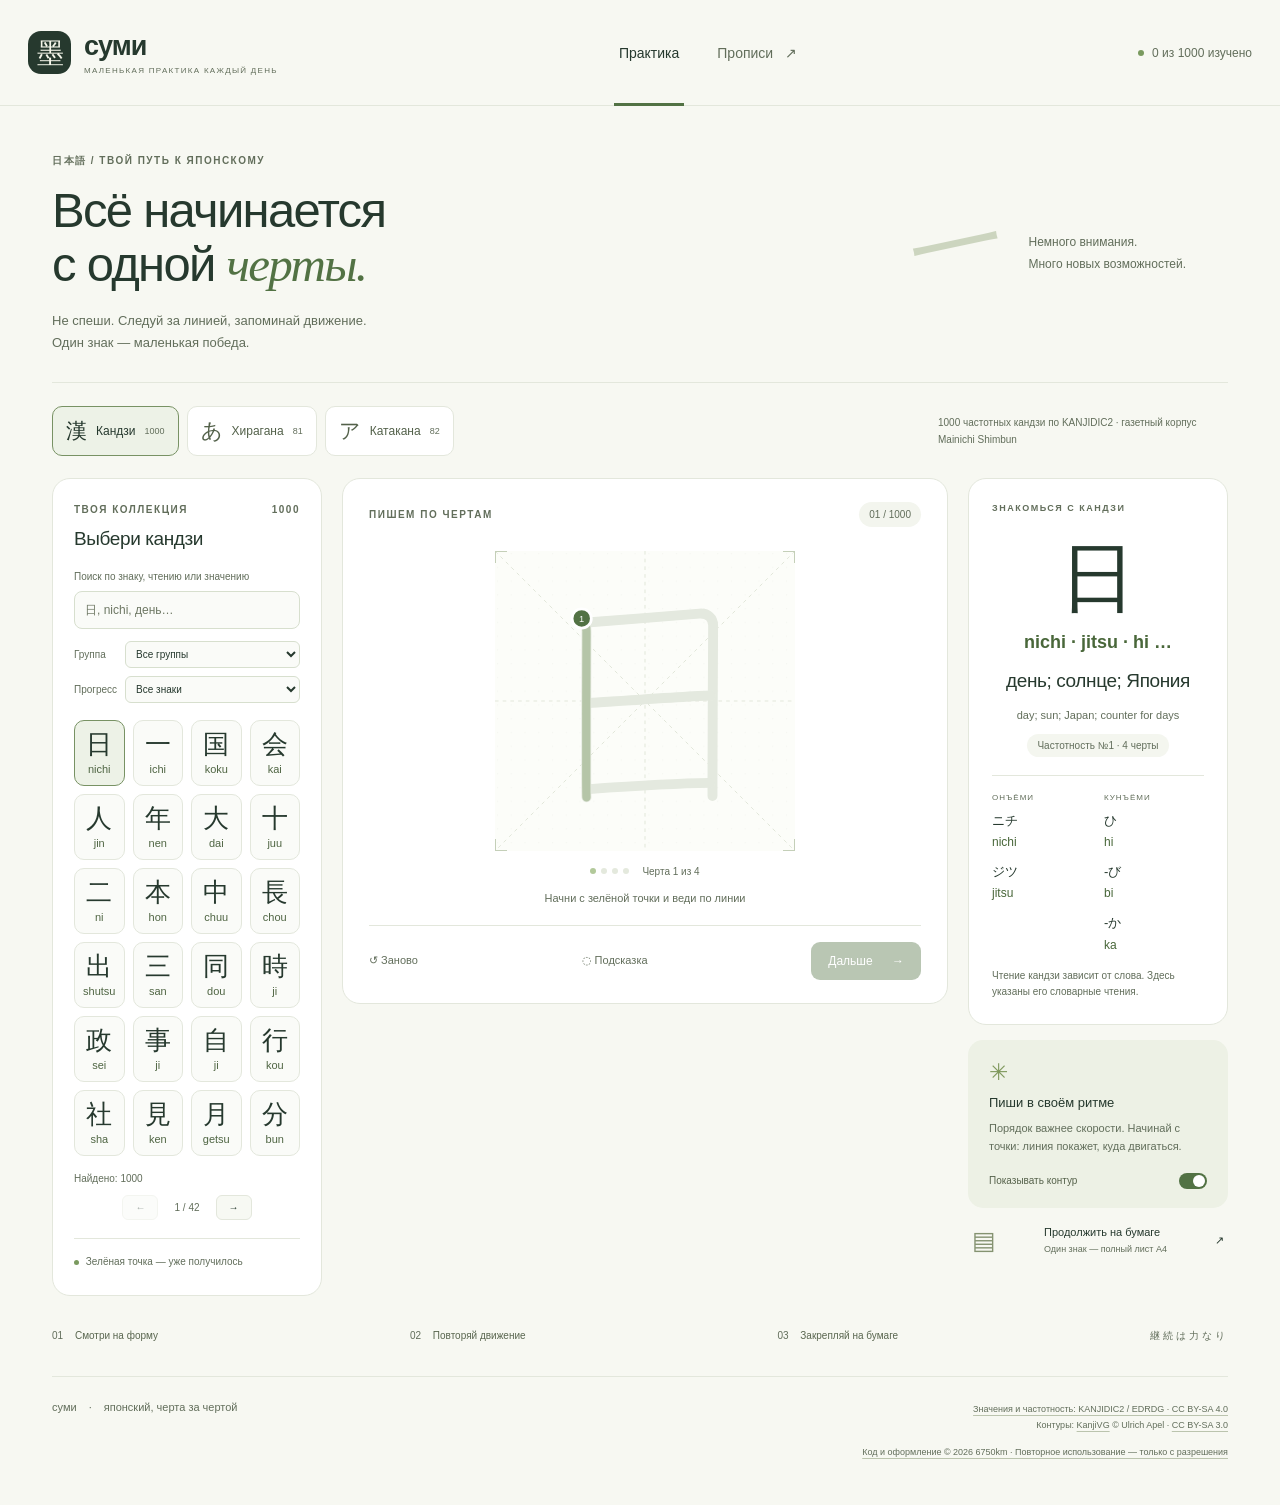
==== commit 34c74820: "Show romaji for every kanji and kana reading" ====
--- a/index.html
+++ b/index.html
@@ -1,9 +1,9 @@
 <!doctype html>
-<html lang="ru"><head><meta charset="utf-8"><meta name="viewport" content="width=device-width,initial-scale=1"><meta name="theme-color" content="#f7f8f2"><title>Суми · кандзи, хирагана и катакана</title><meta name="description" content="Пиши японские кандзи по чертам и скачивай прописи для печати."><link rel="stylesheet" href="style.css"><script src="data/kanji.js" defer></script><script src="data/kana.js" defer></script><script src="worksheets.js" defer></script><script src="audio.js" defer></script><script src="app.js" defer></script></head>
+<html lang="ru"><head><meta charset="utf-8"><meta name="viewport" content="width=device-width,initial-scale=1"><meta name="theme-color" content="#f7f8f2"><title>Суми · кандзи, хирагана и катакана</title><meta name="description" content="Пиши японские кандзи по чертам и скачивай прописи для печати."><link rel="stylesheet" href="style.css?v=20261104-romaji"><script src="data/kanji.js?v=20261104-romaji" defer></script><script src="data/kana.js?v=20261104-romaji" defer></script><script src="readings.js?v=20261104-romaji" defer></script><script src="worksheets.js?v=20261104-romaji" defer></script><script src="audio.js?v=20261104-romaji" defer></script><script src="app.js?v=20261104-romaji" defer></script></head>
 <body><header class="header"><a href="#" id="brandHome" class="brand" aria-label="Суми — главная"><span class="brand-mark">墨</span><span>суми<span class="brand-sub">МАЛЕНЬКАЯ ПРАКТИКА КАЖДЫЙ ДЕНЬ</span></span></a><nav aria-label="Режим"><button class="nav-button active" id="practiceTab" aria-pressed="true">Практика</button><button class="nav-button" id="sheetsTab" aria-pressed="false">Прописи <span class="tiny">↗</span></button></nav><div class="daily"><span class="daily-dot"></span><span id="dailyProgress">0 из 20 изучено</span></div></header>
 <main><section class="intro"><div><div class="eyebrow">日本語 / ТВОЙ ПУТЬ К ЯПОНСКОМУ</div><h1>Всё начинается<br>с одной <em>черты.</em></h1><p>Не спеши. Следуй за линией, запоминай движение.<br>Один знак — маленькая победа.</p></div><div class="intro-note"><span class="note-symbol">一</span><span>Немного внимания.<br>Много новых возможностей.</span></div></section>
-<section class="script-bar" aria-label="Разделы японского письма"><div class="script-tabs" role="group" aria-label="Азбука"><button class="script-button active" data-script="kanji" aria-pressed="true"><span lang="ja">漢</span> Кандзи <small>1000</small></button><button class="script-button" data-script="hiragana" aria-pressed="false"><span lang="ja">あ</span> Хирагана <small>81</small></button><button class="script-button" data-script="katakana" aria-pressed="false"><span lang="ja">ア</span> Катакана <small>82</small></button></div><p id="scriptDescription">1000 частотных кандзи по KANJIDIC2 · газетный корпус Mainichi Shimbun</p></section><section id="practicePanel" class="workspace"><aside class="library card"><div class="section-label">ТВОЯ КОЛЛЕКЦИЯ <span id="collectionCount">1000</span></div><h2 id="libraryTitle">Выбери кандзи</h2><label class="search-label" for="librarySearch">Поиск по знаку, чтению или значению</label><input id="librarySearch" class="search" type="search" placeholder="日, にち, день…" autocomplete="off"><div class="collection-controls"><label for="groupFilter">Группа</label><select id="groupFilter"></select><label for="progressFilter">Прогресс</label><select id="progressFilter"><option value="all">Все знаки</option><option value="new">Ещё не изучены</option><option value="done">Изученные</option></select></div><div id="kanjiGrid" class="kanji-grid"></div><p id="libraryResult" class="result-count" role="status"></p><div class="pagination"><button id="libraryPrev" aria-label="Предыдущая страница знаков">←</button><span id="libraryPage"></span><button id="libraryNext" aria-label="Следующая страница знаков">→</button></div><div class="library-foot"><span class="legend-dot"></span> Зелёная точка — уже получилось</div></aside>
+<section class="script-bar" aria-label="Разделы японского письма"><div class="script-tabs" role="group" aria-label="Азбука"><button class="script-button active" data-script="kanji" aria-pressed="true"><span lang="ja">漢</span> Кандзи <small>1000</small></button><button class="script-button" data-script="hiragana" aria-pressed="false"><span lang="ja">あ</span> Хирагана <small>81</small></button><button class="script-button" data-script="katakana" aria-pressed="false"><span lang="ja">ア</span> Катакана <small>82</small></button></div><p id="scriptDescription">1000 частотных кандзи по KANJIDIC2 · газетный корпус Mainichi Shimbun</p></section><section id="practicePanel" class="workspace"><aside class="library card"><div class="section-label">ТВОЯ КОЛЛЕКЦИЯ <span id="collectionCount">1000</span></div><h2 id="libraryTitle">Выбери кандзи</h2><label class="search-label" for="librarySearch">Поиск по знаку, чтению или значению</label><input id="librarySearch" class="search" type="search" placeholder="日, nichi, день…" autocomplete="off"><div class="collection-controls"><label for="groupFilter">Группа</label><select id="groupFilter"></select><label for="progressFilter">Прогресс</label><select id="progressFilter"><option value="all">Все знаки</option><option value="new">Ещё не изучены</option><option value="done">Изученные</option></select></div><div id="kanjiGrid" class="kanji-grid"></div><p id="libraryResult" class="result-count" role="status"></p><div class="pagination"><button id="libraryPrev" aria-label="Предыдущая страница знаков">←</button><span id="libraryPage"></span><button id="libraryNext" aria-label="Следующая страница знаков">→</button></div><div class="library-foot"><span class="legend-dot"></span> Зелёная точка — уже получилось</div></aside>
 <section class="practice card"><div class="practice-top"><span class="section-label">ПИШЕМ ПО ЧЕРТАМ</span><span id="position" class="pill">01 / 20</span></div><div class="canvas-wrap"><svg id="board" viewBox="0 0 109 109" role="img" aria-label="Поле для письма. Рисуй мышью или пальцем по подсказке."><defs><pattern id="paper" width="5" height="5" patternUnits="userSpaceOnUse"><circle cx="1" cy="1" r=".13" fill="#d8ddd2"/></pattern></defs><rect width="109" height="109" fill="url(#paper)"/><path class="guides" d="M54.5 0V109M0 54.5H109M0 0L109 109M109 0L0 109"/><g id="ghost"></g><g id="accepted"></g><g id="hint"></g><path id="ink" d=""/><g id="startMarker"></g></svg><span class="board-corner tl"></span><span class="board-corner tr"></span><span class="board-corner bl"></span><span class="board-corner br"></span></div><div class="stroke-status"><div id="strokeDots" class="stroke-dots"></div><span id="strokeCount">Черта 1 из 1</span></div><div id="feedback" class="feedback" role="status" aria-live="polite">Начни с зелёной точки и веди по линии</div><div class="practice-actions"><button id="restart" class="text-button">↺ Заново</button><button id="showHint" class="text-button">◌ Подсказка</button><button id="next" class="primary" disabled>Дальше <span>→</span></button></div></section>
-<aside class="details"><div class="character-card card"><div id="detailLabel" class="section-label">ЗНАКОМЬСЯ С КАНДЗИ</div><div id="bigChar" class="big-char" lang="ja">一</div><h2 id="meaning">один</h2><p id="meaningEn" class="meaning-en" lang="en"></p><span id="groupTag" class="tag">Числа · 1 черта</span><dl><div><dt id="onLabel">ОНЪЁМИ</dt><dd id="onReading" lang="ja"></dd></div><div><dt id="kunLabel">КУНЪЁМИ</dt><dd id="kunReading" lang="ja"></dd></div></dl><div id="audioCard" class="audio-card" hidden><button id="listen" class="listen-button">▶ Прослушать</button><label for="voiceChoice">Японский голос</label><select id="voiceChoice" aria-label="Японский голос"><option value="">Автоматически</option></select><label for="speechRate">Темп</label><select id="speechRate"><option value="0.7">Медленно</option><option value="0.9" selected>Обычно</option></select><p id="audioNote"></p><p id="voiceStatus" role="status"></p></div></div><div class="tip-card"><span class="tip-icon">✳</span><h3>Пиши в своём ритме</h3><p>Порядок важнее скорости. Начинай с точки: линия покажет, куда двигаться.</p><label class="toggle-row"><span>Показывать контур</span><input id="outline" type="checkbox" checked><span class="switch"></span></label></div><button id="currentSheet" class="sheet-link"><span class="sheet-icon">▤</span><span>Продолжить на бумаге<small>Один знак — полный лист A4</small></span><span>↗</span></button></aside></section><section id="listeningPanel" class="listening-panel card" hidden><div><div class="section-label">ТРЕНИРУЕМ СЛУХ</div><h2>Какой знак звучит?</h2><p>Прослушай слог и выбери знак. Здесь тренируются 46 основных знаков выбранной азбуки.</p></div><div class="listening-game"><button id="quizPlay" class="primary">▶ Слушать слог</button><div id="quizChoices" class="quiz-choices"></div><p id="quizFeedback" role="status" aria-live="polite"></p><button id="quizNext" class="text-button">Другой слог →</button></div></section>
+<aside class="details"><div class="character-card card"><div id="detailLabel" class="section-label">ЗНАКОМЬСЯ С КАНДЗИ</div><div id="bigChar" class="big-char" lang="ja">一</div><p id="currentRomaji" class="reading-summary" lang="en"></p><h2 id="meaning">один</h2><p id="meaningEn" class="meaning-en" lang="en"></p><span id="groupTag" class="tag">Числа · 1 черта</span><dl><div><dt id="onLabel">ОНЪЁМИ</dt><dd id="onReading" lang="ja"></dd></div><div><dt id="kunLabel">КУНЪЁМИ</dt><dd id="kunReading" lang="ja"></dd></div></dl><p id="readingHelp" class="reading-help">Чтение кандзи зависит от слова. Здесь указаны его словарные чтения.</p><div id="audioCard" class="audio-card" hidden><button id="listen" class="listen-button">▶ Прослушать</button><label for="voiceChoice">Японский голос</label><select id="voiceChoice" aria-label="Японский голос"><option value="">Автоматически</option></select><label for="speechRate">Темп</label><select id="speechRate"><option value="0.7">Медленно</option><option value="0.9" selected>Обычно</option></select><p id="audioNote"></p><p id="voiceStatus" role="status"></p></div></div><div class="tip-card"><span class="tip-icon">✳</span><h3>Пиши в своём ритме</h3><p>Порядок важнее скорости. Начинай с точки: линия покажет, куда двигаться.</p><label class="toggle-row"><span>Показывать контур</span><input id="outline" type="checkbox" checked><span class="switch"></span></label></div><button id="currentSheet" class="sheet-link"><span class="sheet-icon">▤</span><span>Продолжить на бумаге<small>Один знак — полный лист A4</small></span><span>↗</span></button></aside></section><section id="listeningPanel" class="listening-panel card" hidden><div><div class="section-label">ТРЕНИРУЕМ СЛУХ</div><h2>Какой знак звучит?</h2><p>Прослушай слог и выбери знак. Здесь тренируются 46 основных знаков выбранной азбуки.</p></div><div class="listening-game"><button id="quizPlay" class="primary">▶ Слушать слог</button><div id="quizChoices" class="quiz-choices"></div><p id="quizFeedback" role="status" aria-live="polite"></p><button id="quizNext" class="text-button">Другой слог →</button></div></section>
 <section id="sheetsPanel" class="sheets-panel card" hidden><div class="sheets-heading"><div><div class="section-label">ОТ ЭКРАНА К БУМАГЕ</div><h2>Твои страницы прописей</h2><p>Выбери знаки: каждый получит отдельную полную страницу A4 с 72 клетками. Один знак — один лист, три знака — три листа.</p></div><span class="paper-badge">A4<br><small>210 × 297 мм</small></span></div><div class="sheet-toolbar"><label for="sheetSearch" class="search-label">Найти знак для прописей</label><input id="sheetSearch" class="search" type="search" placeholder="Знак, чтение или значение…"><button id="sheetSelectVisible" class="text-button">Выбрать эту страницу</button><button id="sheetClear" class="text-button">Убрать выбор</button></div><div id="selectedSheetChips" class="selected-chips" aria-label="Выбранные знаки"></div><div id="sheetChoices" class="sheet-choices"></div><div class="pagination sheet-pagination"><button id="sheetPrev" aria-label="Предыдущая страница выбора">←</button><span id="sheetPage"></span><button id="sheetNext" aria-label="Следующая страница выбора">→</button></div><div class="sheet-bottom"><span id="sheetCount">Выбран 1 знак · 1 страница A4</span><button id="downloadSheet" class="primary">↓ Скачать прописи</button></div><p class="download-note">Скачается самостоятельный HTML-файл. Открой его и нажми «Печать / PDF»: можно распечатать страницы или выбрать «Сохранить как PDF».</p></section>
 <section class="bottom-note"><span>01 <b>Смотри на форму</b></span><span>02 <b>Повторяй движение</b></span><span>03 <b>Закрепляй на бумаге</b></span><span class="bottom-jp" lang="ja">継続は力なり</span></section></main><footer><span class="footer-brand">суми <span>·</span> японский, черта за чертой</span><span><a href="https://www.edrdg.org/wiki/KANJIDIC_Project.html" target="_blank">Значения и частотность: KANJIDIC2 / EDRDG · CC BY-SA 4.0</a><br>Контуры: <a href="https://github.com/KanjiVG/kanjivg" target="_blank" rel="noopener">KanjiVG</a> © Ulrich Apel · <a href="https://creativecommons.org/licenses/by-sa/3.0/" target="_blank" rel="noopener">CC BY-SA 3.0</a><br><a href="rights.html" class="rights-link">Код и оформление © 2026 6750km · Повторное использование — только с разрешения</a></span></footer><noscript>Для тренажёра включи JavaScript в браузере.</noscript></body></html>
--- a/style.css
+++ b/style.css
@@ -45,3 +45,12 @@
 @media(pointer:coarse),(max-height:500px) and (max-width:1000px){.header nav{height:auto}.header .nav-button{min-height:44px}}
 
 footer .rights-link{display:inline-block;min-height:44px;line-height:1.6;padding:8px 0;margin-top:4px}
+
+/* Romaji belongs next to each sign, without hiding full dictionary readings. */
+.kanji-button{display:flex;flex-direction:column;align-items:center;justify-content:center;gap:3px;min-height:66px;padding:7px 3px;aspect-ratio:auto}
+.tile-char{font:26px/1.15 serif}.tile-romaji{display:block;font:11px/1.25 Arial,sans-serif;max-width:100%;overflow-wrap:anywhere;color:#4f6543}
+.reading-summary{font-size:18px;font-weight:600;line-height:1.5;color:#49673a;margin:0 0 12px;overflow-wrap:anywhere}
+.reading-pair{display:flex;flex-direction:column;gap:1px;margin:0 0 10px}.reading-pair:last-child{margin-bottom:0}.reading-latin{font:12px/1.5 Arial,sans-serif;color:#49673a;overflow-wrap:anywhere}
+.reading-help{font-size:10px;line-height:1.6;margin:14px 0 0;text-align:left;color:#626e5b}
+.choice-reading{display:block;font:600 12px/1.4 Arial,sans-serif;margin:0 0 6px;color:#49673a;overflow-wrap:anywhere}
+@media(max-width:550px){.kanji-button{min-height:68px}.tile-char{font-size:29px}.tile-romaji{font-size:12px}.reading-summary{font-size:20px}.reading-latin{font-size:14px}.reading-help{font-size:12px}.choice-reading{font-size:12px}}
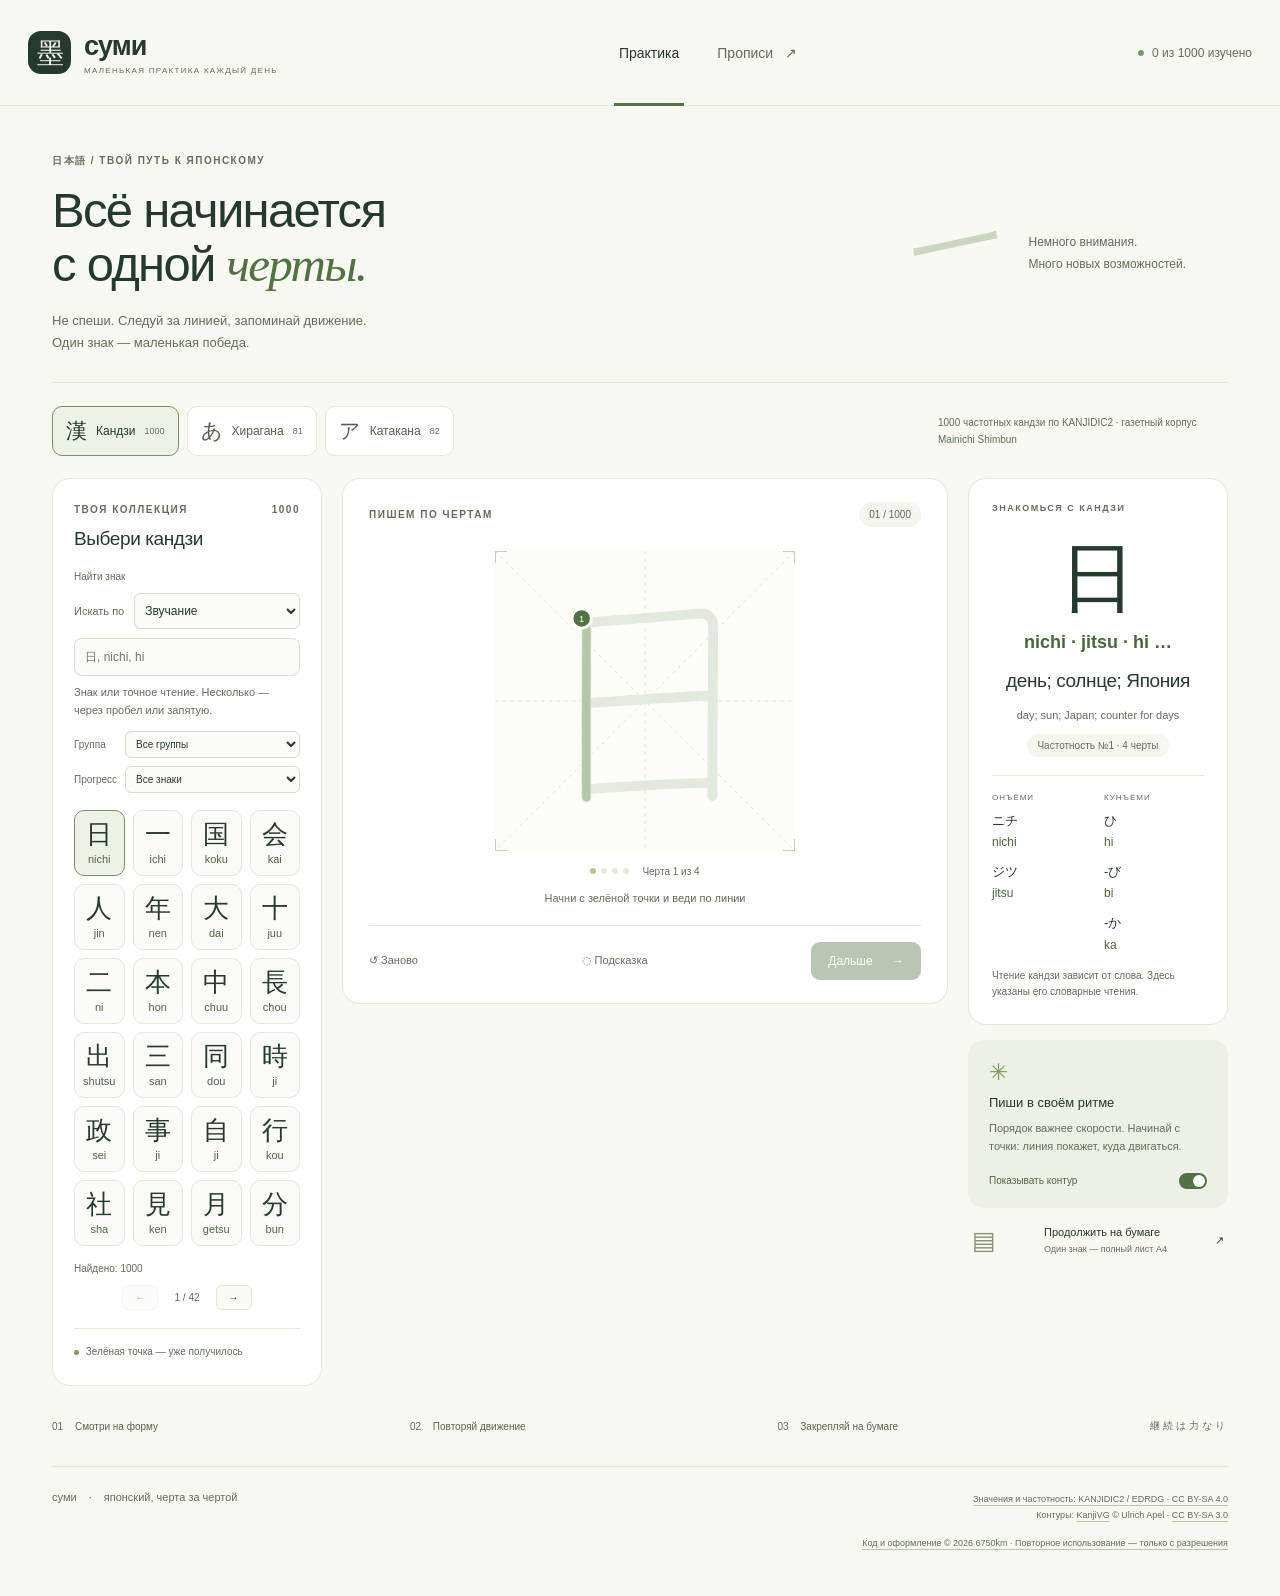
==== commit 453b63ab: "Fix exact reading search in practice and worksheets" ====
--- a/index.html
+++ b/index.html
@@ -1,9 +1,9 @@
 <!doctype html>
-<html lang="ru"><head><meta charset="utf-8"><meta name="viewport" content="width=device-width,initial-scale=1"><meta name="theme-color" content="#f7f8f2"><title>Суми · кандзи, хирагана и катакана</title><meta name="description" content="Пиши японские кандзи по чертам и скачивай прописи для печати."><link rel="stylesheet" href="style.css?v=20261104-romaji"><script src="data/kanji.js?v=20261104-romaji" defer></script><script src="data/kana.js?v=20261104-romaji" defer></script><script src="readings.js?v=20261104-romaji" defer></script><script src="worksheets.js?v=20261104-romaji" defer></script><script src="audio.js?v=20261104-romaji" defer></script><script src="app.js?v=20261104-romaji" defer></script></head>
+<html lang="ru"><head><meta charset="utf-8"><meta name="viewport" content="width=device-width,initial-scale=1"><meta name="theme-color" content="#f7f8f2"><title>Суми · кандзи, хирагана и катакана</title><meta name="description" content="Пиши японские кандзи по чертам и скачивай прописи для печати."><link rel="stylesheet" href="style.css?v=20261112-search"><script src="data/kanji.js?v=20261112-search" defer></script><script src="data/kana.js?v=20261112-search" defer></script><script src="readings.js?v=20261112-search" defer></script><script src="search.js?v=20261112-search" defer></script><script src="worksheets.js?v=20261112-search" defer></script><script src="audio.js?v=20261112-search" defer></script><script src="app.js?v=20261112-search" defer></script></head>
 <body><header class="header"><a href="#" id="brandHome" class="brand" aria-label="Суми — главная"><span class="brand-mark">墨</span><span>суми<span class="brand-sub">МАЛЕНЬКАЯ ПРАКТИКА КАЖДЫЙ ДЕНЬ</span></span></a><nav aria-label="Режим"><button class="nav-button active" id="practiceTab" aria-pressed="true">Практика</button><button class="nav-button" id="sheetsTab" aria-pressed="false">Прописи <span class="tiny">↗</span></button></nav><div class="daily"><span class="daily-dot"></span><span id="dailyProgress">0 из 20 изучено</span></div></header>
 <main><section class="intro"><div><div class="eyebrow">日本語 / ТВОЙ ПУТЬ К ЯПОНСКОМУ</div><h1>Всё начинается<br>с одной <em>черты.</em></h1><p>Не спеши. Следуй за линией, запоминай движение.<br>Один знак — маленькая победа.</p></div><div class="intro-note"><span class="note-symbol">一</span><span>Немного внимания.<br>Много новых возможностей.</span></div></section>
-<section class="script-bar" aria-label="Разделы японского письма"><div class="script-tabs" role="group" aria-label="Азбука"><button class="script-button active" data-script="kanji" aria-pressed="true"><span lang="ja">漢</span> Кандзи <small>1000</small></button><button class="script-button" data-script="hiragana" aria-pressed="false"><span lang="ja">あ</span> Хирагана <small>81</small></button><button class="script-button" data-script="katakana" aria-pressed="false"><span lang="ja">ア</span> Катакана <small>82</small></button></div><p id="scriptDescription">1000 частотных кандзи по KANJIDIC2 · газетный корпус Mainichi Shimbun</p></section><section id="practicePanel" class="workspace"><aside class="library card"><div class="section-label">ТВОЯ КОЛЛЕКЦИЯ <span id="collectionCount">1000</span></div><h2 id="libraryTitle">Выбери кандзи</h2><label class="search-label" for="librarySearch">Поиск по знаку, чтению или значению</label><input id="librarySearch" class="search" type="search" placeholder="日, nichi, день…" autocomplete="off"><div class="collection-controls"><label for="groupFilter">Группа</label><select id="groupFilter"></select><label for="progressFilter">Прогресс</label><select id="progressFilter"><option value="all">Все знаки</option><option value="new">Ещё не изучены</option><option value="done">Изученные</option></select></div><div id="kanjiGrid" class="kanji-grid"></div><p id="libraryResult" class="result-count" role="status"></p><div class="pagination"><button id="libraryPrev" aria-label="Предыдущая страница знаков">←</button><span id="libraryPage"></span><button id="libraryNext" aria-label="Следующая страница знаков">→</button></div><div class="library-foot"><span class="legend-dot"></span> Зелёная точка — уже получилось</div></aside>
+<section class="script-bar" aria-label="Разделы японского письма"><div class="script-tabs" role="group" aria-label="Азбука"><button class="script-button active" data-script="kanji" aria-pressed="true"><span lang="ja">漢</span> Кандзи <small>1000</small></button><button class="script-button" data-script="hiragana" aria-pressed="false"><span lang="ja">あ</span> Хирагана <small>81</small></button><button class="script-button" data-script="katakana" aria-pressed="false"><span lang="ja">ア</span> Катакана <small>82</small></button></div><p id="scriptDescription">1000 частотных кандзи по KANJIDIC2 · газетный корпус Mainichi Shimbun</p></section><section id="practicePanel" class="workspace"><aside class="library card"><div class="section-label">ТВОЯ КОЛЛЕКЦИЯ <span id="collectionCount">1000</span></div><h2 id="libraryTitle">Выбери кандзи</h2><label class="search-label" for="librarySearch">Найти знак</label><div class="search-mode"><label for="librarySearchMode">Искать по</label><select id="librarySearchMode"><option value="reading">Звучание</option><option value="meaning">Значение</option></select></div><input id="librarySearch" aria-describedby="librarySearchHelp" autocapitalize="none" autocorrect="off" spellcheck="false" class="search" type="search" placeholder="日, nichi, день…" autocomplete="off"><p id="librarySearchHelp" class="search-help"></p><div class="collection-controls"><label for="groupFilter">Группа</label><select id="groupFilter"></select><label for="progressFilter">Прогресс</label><select id="progressFilter"><option value="all">Все знаки</option><option value="new">Ещё не изучены</option><option value="done">Изученные</option></select></div><div id="kanjiGrid" class="kanji-grid"></div><p id="libraryResult" class="result-count" role="status"></p><div class="pagination"><button id="libraryPrev" aria-label="Предыдущая страница знаков">←</button><span id="libraryPage"></span><button id="libraryNext" aria-label="Следующая страница знаков">→</button></div><div class="library-foot"><span class="legend-dot"></span> Зелёная точка — уже получилось</div></aside>
 <section class="practice card"><div class="practice-top"><span class="section-label">ПИШЕМ ПО ЧЕРТАМ</span><span id="position" class="pill">01 / 20</span></div><div class="canvas-wrap"><svg id="board" viewBox="0 0 109 109" role="img" aria-label="Поле для письма. Рисуй мышью или пальцем по подсказке."><defs><pattern id="paper" width="5" height="5" patternUnits="userSpaceOnUse"><circle cx="1" cy="1" r=".13" fill="#d8ddd2"/></pattern></defs><rect width="109" height="109" fill="url(#paper)"/><path class="guides" d="M54.5 0V109M0 54.5H109M0 0L109 109M109 0L0 109"/><g id="ghost"></g><g id="accepted"></g><g id="hint"></g><path id="ink" d=""/><g id="startMarker"></g></svg><span class="board-corner tl"></span><span class="board-corner tr"></span><span class="board-corner bl"></span><span class="board-corner br"></span></div><div class="stroke-status"><div id="strokeDots" class="stroke-dots"></div><span id="strokeCount">Черта 1 из 1</span></div><div id="feedback" class="feedback" role="status" aria-live="polite">Начни с зелёной точки и веди по линии</div><div class="practice-actions"><button id="restart" class="text-button">↺ Заново</button><button id="showHint" class="text-button">◌ Подсказка</button><button id="next" class="primary" disabled>Дальше <span>→</span></button></div></section>
 <aside class="details"><div class="character-card card"><div id="detailLabel" class="section-label">ЗНАКОМЬСЯ С КАНДЗИ</div><div id="bigChar" class="big-char" lang="ja">一</div><p id="currentRomaji" class="reading-summary" lang="en"></p><h2 id="meaning">один</h2><p id="meaningEn" class="meaning-en" lang="en"></p><span id="groupTag" class="tag">Числа · 1 черта</span><dl><div><dt id="onLabel">ОНЪЁМИ</dt><dd id="onReading" lang="ja"></dd></div><div><dt id="kunLabel">КУНЪЁМИ</dt><dd id="kunReading" lang="ja"></dd></div></dl><p id="readingHelp" class="reading-help">Чтение кандзи зависит от слова. Здесь указаны его словарные чтения.</p><div id="audioCard" class="audio-card" hidden><button id="listen" class="listen-button">▶ Прослушать</button><label for="voiceChoice">Японский голос</label><select id="voiceChoice" aria-label="Японский голос"><option value="">Автоматически</option></select><label for="speechRate">Темп</label><select id="speechRate"><option value="0.7">Медленно</option><option value="0.9" selected>Обычно</option></select><p id="audioNote"></p><p id="voiceStatus" role="status"></p></div></div><div class="tip-card"><span class="tip-icon">✳</span><h3>Пиши в своём ритме</h3><p>Порядок важнее скорости. Начинай с точки: линия покажет, куда двигаться.</p><label class="toggle-row"><span>Показывать контур</span><input id="outline" type="checkbox" checked><span class="switch"></span></label></div><button id="currentSheet" class="sheet-link"><span class="sheet-icon">▤</span><span>Продолжить на бумаге<small>Один знак — полный лист A4</small></span><span>↗</span></button></aside></section><section id="listeningPanel" class="listening-panel card" hidden><div><div class="section-label">ТРЕНИРУЕМ СЛУХ</div><h2>Какой знак звучит?</h2><p>Прослушай слог и выбери знак. Здесь тренируются 46 основных знаков выбранной азбуки.</p></div><div class="listening-game"><button id="quizPlay" class="primary">▶ Слушать слог</button><div id="quizChoices" class="quiz-choices"></div><p id="quizFeedback" role="status" aria-live="polite"></p><button id="quizNext" class="text-button">Другой слог →</button></div></section>
-<section id="sheetsPanel" class="sheets-panel card" hidden><div class="sheets-heading"><div><div class="section-label">ОТ ЭКРАНА К БУМАГЕ</div><h2>Твои страницы прописей</h2><p>Выбери знаки: каждый получит отдельную полную страницу A4 с 72 клетками. Один знак — один лист, три знака — три листа.</p></div><span class="paper-badge">A4<br><small>210 × 297 мм</small></span></div><div class="sheet-toolbar"><label for="sheetSearch" class="search-label">Найти знак для прописей</label><input id="sheetSearch" class="search" type="search" placeholder="Знак, чтение или значение…"><button id="sheetSelectVisible" class="text-button">Выбрать эту страницу</button><button id="sheetClear" class="text-button">Убрать выбор</button></div><div id="selectedSheetChips" class="selected-chips" aria-label="Выбранные знаки"></div><div id="sheetChoices" class="sheet-choices"></div><div class="pagination sheet-pagination"><button id="sheetPrev" aria-label="Предыдущая страница выбора">←</button><span id="sheetPage"></span><button id="sheetNext" aria-label="Следующая страница выбора">→</button></div><div class="sheet-bottom"><span id="sheetCount">Выбран 1 знак · 1 страница A4</span><button id="downloadSheet" class="primary">↓ Скачать прописи</button></div><p class="download-note">Скачается самостоятельный HTML-файл. Открой его и нажми «Печать / PDF»: можно распечатать страницы или выбрать «Сохранить как PDF».</p></section>
+<section id="sheetsPanel" class="sheets-panel card" hidden><div class="sheets-heading"><div><div class="section-label">ОТ ЭКРАНА К БУМАГЕ</div><h2>Твои страницы прописей</h2><p>Выбери знаки: каждый получит отдельную полную страницу A4 с 72 клетками. Один знак — один лист, три знака — три листа.</p></div><span class="paper-badge">A4<br><small>210 × 297 мм</small></span></div><div class="sheet-toolbar"><label for="sheetSearch" class="search-label">Найти знак для прописей</label><div class="search-mode"><label for="sheetSearchMode">Искать по</label><select id="sheetSearchMode"><option value="reading">Звучание</option><option value="meaning">Значение</option></select></div><input id="sheetSearch" aria-describedby="sheetSearchHelp" autocapitalize="none" autocorrect="off" spellcheck="false" autocomplete="off" class="search" type="search" placeholder="Знак, чтение или значение…"><button id="sheetSelectVisible" class="text-button">Выбрать эту страницу</button><button id="sheetClear" class="text-button">Убрать выбор</button></div><p id="sheetSearchHelp" class="search-help"></p><p class="selection-help">Поиск не выбирает знаки автоматически. Нажми на нужные знаки — они появятся в выбранных.</p><div id="selectedSheetChips" class="selected-chips" role="group" aria-label="Выбранные знаки"></div><div id="sheetChoices" class="sheet-choices"></div><p id="sheetResult" class="result-count" role="status"></p><div class="pagination sheet-pagination"><button id="sheetPrev" aria-label="Предыдущая страница выбора">←</button><span id="sheetPage"></span><button id="sheetNext" aria-label="Следующая страница выбора">→</button></div><div class="sheet-bottom"><span id="sheetCount">Выбрано: 0 · 0 страниц A4</span><button id="downloadSheet" class="primary" disabled>↓ Скачать прописи</button></div><p class="download-note">Скачается самостоятельный HTML-файл. Открой его и нажми «Печать / PDF»: можно распечатать страницы или выбрать «Сохранить как PDF».</p></section>
 <section class="bottom-note"><span>01 <b>Смотри на форму</b></span><span>02 <b>Повторяй движение</b></span><span>03 <b>Закрепляй на бумаге</b></span><span class="bottom-jp" lang="ja">継続は力なり</span></section></main><footer><span class="footer-brand">суми <span>·</span> японский, черта за чертой</span><span><a href="https://www.edrdg.org/wiki/KANJIDIC_Project.html" target="_blank">Значения и частотность: KANJIDIC2 / EDRDG · CC BY-SA 4.0</a><br>Контуры: <a href="https://github.com/KanjiVG/kanjivg" target="_blank" rel="noopener">KanjiVG</a> © Ulrich Apel · <a href="https://creativecommons.org/licenses/by-sa/3.0/" target="_blank" rel="noopener">CC BY-SA 3.0</a><br><a href="rights.html" class="rights-link">Код и оформление © 2026 6750km · Повторное использование — только с разрешения</a></span></footer><noscript>Для тренажёра включи JavaScript в браузере.</noscript></body></html>
--- a/style.css
+++ b/style.css
@@ -54,3 +54,5 @@
 .reading-help{font-size:10px;line-height:1.6;margin:14px 0 0;text-align:left;color:#626e5b}
 .choice-reading{display:block;font:600 12px/1.4 Arial,sans-serif;margin:0 0 6px;color:#49673a;overflow-wrap:anywhere}
 @media(max-width:550px){.kanji-button{min-height:68px}.tile-char{font-size:29px}.tile-romaji{font-size:12px}.reading-summary{font-size:20px}.reading-latin{font-size:14px}.reading-help{font-size:12px}.choice-reading{font-size:12px}}
+
+.search-mode{display:grid;grid-template-columns:auto minmax(0,1fr);align-items:center;gap:10px;margin:9px 0;font-size:11px;color:#626e5b}.search-mode select{width:100%;font-size:12px;min-height:36px}.search-help,.selection-help{font-size:11px;line-height:1.6;color:#626e5b;margin:8px 0 12px}.sheet-toolbar .search-mode{width:100%;max-width:430px;margin:0}.sheet-choices:empty:after{content:none}.selection-help{margin-bottom:8px}@media(max-width:550px),(pointer:coarse){.search-mode select{font-size:16px;min-height:44px}.search-help,.selection-help{font-size:12px}}
